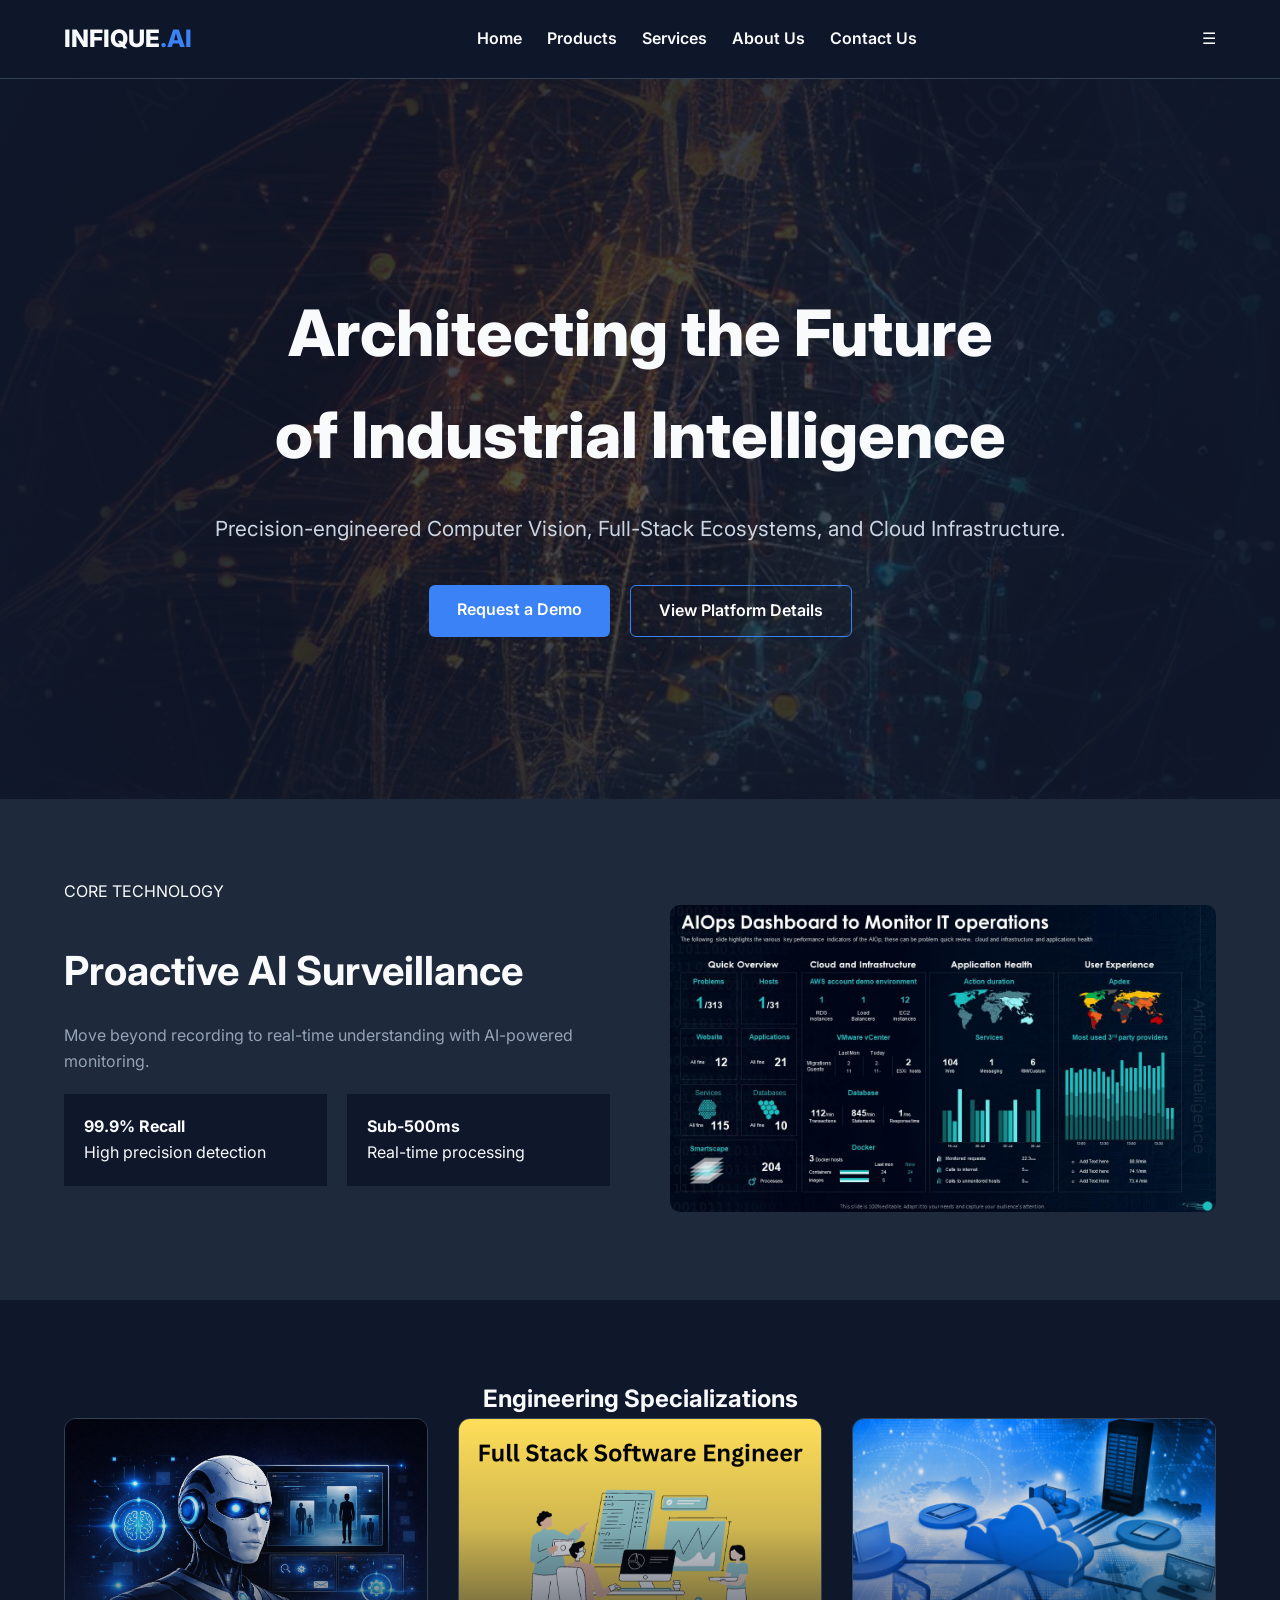
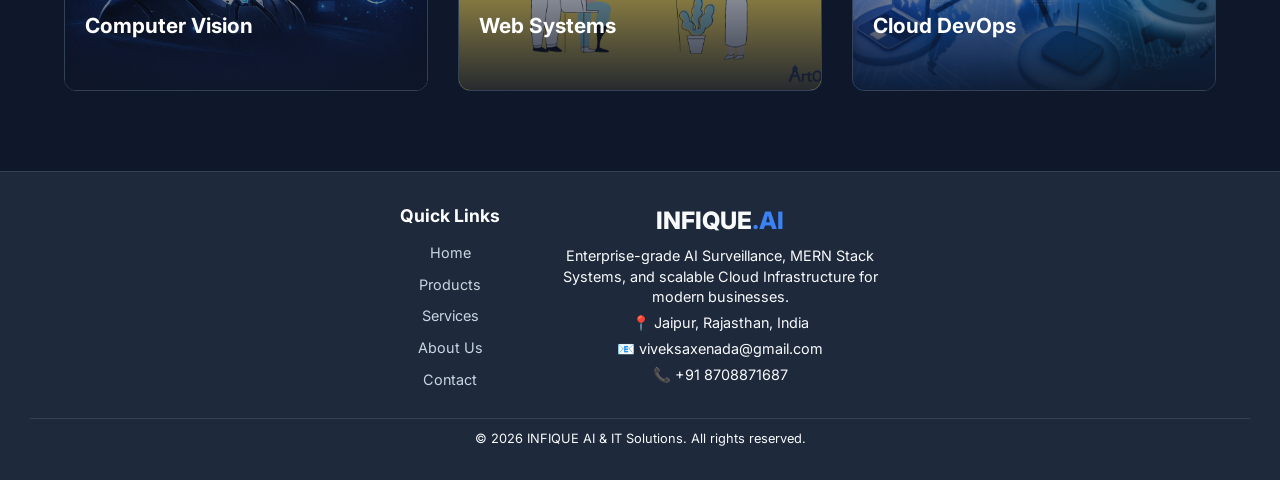
==== index.html @ 3278d1cb "Add files via upload" ====
<!DOCTYPE html>
<html lang="en">
<head>
<meta charset="UTF-8">
<meta name="viewport" content="width=device-width, initial-scale=1.0">

<title>INFIQUE AI | Enterprise AI Surveillance & Engineering</title>

<link rel="stylesheet" href="style.css">

<style>
@keyframes panBackground {
  0% { background-position: 0% 50%; }
  50% { background-position: 100% 50%; }
  100% { background-position: 0% 50%; }
}

.animated-hero-section {
  position: relative;
  padding: 120px 5% 80px;
  text-align: center;
  overflow: hidden;
  min-height: 80vh;
  display: flex;
  flex-direction: column;
  justify-content: center;
  align-items: center;
}

.animated-hero-section::before {
  content: "";
  position: absolute;
  inset: 0;
  z-index: -2;
  background-image: url('images/back.jpg');
  background-size: 130%;
  background-repeat: no-repeat;
  animation: panBackground 30s linear infinite;
}

.animated-hero-section::after {
  content: "";
  position: absolute;
  inset: 0;
  z-index: -1;
  background: radial-gradient(circle, rgba(15,23,42,0.7), #0f172a);
}

/* HERO */
.hero-title {
  font-size: 4rem;
  font-weight: 800;
  margin-bottom: 25px;
}

.hero-subtext {
  max-width: 900px;
  font-size: 1.3rem;
  margin-bottom: 40px;
  color: #cbd5e1;
}

.hero-buttons {
  display: flex;
  gap: 20px;
  flex-wrap: wrap;
  justify-content: center;
}

.secondary-btn {
  background: transparent;
  border: 1px solid #3b82f6;
}

/* GRID */
.product-feature-grid {
  display: grid;
  grid-template-columns: 1fr 1fr;
  gap: 60px;
  align-items: center;
}

/* MOBILE */
@media (max-width: 768px) {

  .hero-title { font-size: 2.2rem; }

  .hero-subtext {
    font-size: 1rem;
    padding: 0 10px;
  }

  .hero-buttons {
    flex-direction: column;
    align-items: center;
  }

  .btn { width: 90%; }

  .product-feature-grid {
    grid-template-columns: 1fr;
  }

  section {
    padding: 50px 5% !important;
  }

  nav {
    flex-direction: column;
  }

  .nav-links {
    flex-direction: column;
    align-items: center;
  }
}
</style>
</head>

<body>

<header>
    <nav class="navbar">
        <a href="index.html" class="logo">INFIQUE<span>.AI</span></a>

        <ul class="nav-links" id="navLinks">
            <li><a href="index.html">Home</a></li>
            <li><a href="products.html">Products</a></li>
            <li><a href="services.html">Services</a></li>
            <li><a href="about.html">About Us</a></li>
            <li><a href="contact.html">Contact Us</a></li>
        </ul>

        <!-- Hamburger -->
        <div class="hamburger" id="hamburger">
            ☰
        </div>
    </nav>
</header>

<main>

<!-- HERO -->
<section class="animated-hero-section">
<h1 class="hero-title">
Architecting the Future <br> of Industrial Intelligence
</h1>

<p class="hero-subtext">
Precision-engineered Computer Vision, Full-Stack Ecosystems, and Cloud Infrastructure.
</p>

<div class="hero-buttons">
<a href="contact.html" class="btn">Request a Demo</a>
<a href="products.html" class="btn secondary-btn">View Platform Details</a>
</div>
</section>

<!-- CORE TECHNOLOGY -->
<section style="padding:80px 5%; background:#1e293b;">
<div class="featured-badge" style="margin:auto;">CORE TECHNOLOGY</div>

<div class="product-feature-grid">

<div>
<h2 style="font-size:2.5rem;">Proactive AI Surveillance</h2>
<p style="margin:20px 0; color:#94a3b8;">
Move beyond recording to real-time understanding with AI-powered monitoring.
</p>

<div style="display:grid; grid-template-columns:1fr 1fr; gap:20px;">
<div style="padding:20px; background:#0f172a;">
<h4>99.9% Recall</h4>
<p>High precision detection</p>
</div>

<div style="padding:20px; background:#0f172a;">
<h4>Sub-500ms</h4>
<p>Real-time processing</p>
</div>
</div>

</div>

<div>
<img src="images/ai analysis.jpeg" style="width:100%; border-radius:10px;">
</div>

</div>
</section>

<!-- ENGINEERING -->
<section style="padding:80px 5%;">
<h2 style="text-align:center;">Engineering Specializations</h2>

<div class="home-engineering-grid">

<div class="home-image-card">
<img src="images/ai3.jpeg">
<div class="home-card-overlay">
<h3>Computer Vision</h3>
<p>AI-based monitoring systems</p>
</div>
</div>

<div class="home-image-card">
<img src="images/fs.png">
<div class="home-card-overlay">
<h3>Web Systems</h3>
<p>MERN scalable apps</p>
</div>
</div>

<div class="home-image-card">
<img src="images/cloud.png">
<div class="home-card-overlay">
<h3>Cloud DevOps</h3>
<p>AWS automation pipelines</p>
</div>
</div>

</div>
</section>

</main>

<!-- FOOTER -->
<footer class="site-footer">

  <div class="footer-container">

    <!-- LEFT SIDE -->
    <div class="footer-left">
      <h3>Quick Links</h3>
      <ul>
        <li><a href="index.html">Home</a></li>
        <li><a href="products.html">Products</a></li>
        <li><a href="services.html">Services</a></li>
        <li><a href="about.html">About Us</a></li>
        <li><a href="contact.html">Contact</a></li>
      </ul>
    </div>

    <!-- RIGHT SIDE -->
    <div class="footer-right">
      <a href="index.html" class="logo">INFIQUE<span>.AI</span></a>

      <p>
        Enterprise-grade AI Surveillance, MERN Stack Systems, 
        and scalable Cloud Infrastructure for modern businesses.
      </p>

      <p>📍 Jaipur, Rajasthan, India</p>
      <p>📧 viveksaxenada@gmail.com</p>
      <p>📞 +91 8708871687</p>
    </div>

  </div>

  <div class="footer-bottom">
    <p>© 2026 INFIQUE AI & IT Solutions. All rights reserved.</p>
  </div>

</footer>


<script>
const hamburger = document.getElementById("hamburger");
const navLinks = document.getElementById("navLinks");

// Toggle menu
hamburger.addEventListener("click", () => {
    navLinks.classList.toggle("active");
});

// Close menu when clicking outside
document.addEventListener("click", (e) => {
    if (!hamburger.contains(e.target) && !navLinks.contains(e.target)) {
        navLinks.classList.remove("active");
    }
});
</script>
</body>
</html>
---- style.css ----
/* --- 1. GLOBAL SETTINGS --- */
@import url('https://fonts.googleapis.com/css2?family=Inter:wght@300;400;600;800&display=swap');

:root {
    --bg-dark: #0f172a;      
    --bg-card: #1e293b;      
    --accent: #3b82f6;       
    --accent-hover: #2563eb;
    --text-main: #f8fafc;
    --text-muted: #94a3b8;
}

* { margin: 0; padding: 0; box-sizing: border-box; }

body {
    font-family: 'Inter', sans-serif;
    background-color: var(--bg-dark);
    color: var(--text-main);
    line-height: 1.6;
    display: flex;
    flex-direction: column;
    min-height: 100vh;
}

header {
    background-color: rgba(15, 23, 42, 0.95);
    border-bottom: 1px solid #334155;
    padding: 20px 5%;
    position: sticky;
    top: 0;
    z-index: 100;
}
nav { display: flex; justify-content: space-between; align-items: center; max-width: 1200px; margin: 0 auto; }
.logo { font-size: 1.5rem; font-weight: 800; color: var(--text-main); text-decoration: none; }
.logo span { color: var(--accent); }
.nav-links { list-style: none; display: flex; gap: 25px; }
.nav-links a { color: var(--text-main); text-decoration: none; font-weight: 600; transition: 0.3s; }
.nav-links a:hover, .nav-links a.active { color: var(--accent); }

/* --- 2. HOME PAGE ONLY (Engineering Cards) --- */
.home-engineering-grid {
    display: grid;
    grid-template-columns: repeat(auto-fit, minmax(300px, 1fr));
    gap: 30px;
    max-width: 1200px;
    margin: 0 auto;
}

.home-image-card {
    position: relative;
    border-radius: 12px;
    overflow: hidden; 
    aspect-ratio: 4/3; 
    border: 1px solid #334155;
    background-color: var(--bg-card);
}

.home-image-card img {
    width: 100%;
    height: 100%;
    object-fit: cover; 
    display: block;
    transition: transform 0.8s cubic-bezier(0.2, 1, 0.3, 1);
}

.home-image-card:hover img { transform: scale(1.05); }

.home-card-overlay {
    position: absolute;
    inset: 0;
    background: linear-gradient(to top, rgba(15, 23, 42, 0.9) 0%, rgba(15, 23, 42, 0.2) 60%, transparent 100%);
    display: flex;
    flex-direction: column;
    justify-content: flex-end;
    padding: 20px;
}

.home-card-overlay h3 { color: #ffffff !important; margin-bottom: 5px; font-size: 1.3rem; }
.home-card-overlay p {
    color: #ffffff !important;
    font-size: 0.9rem;
    margin: 0;
    opacity: 0;
    transform: translateY(10px);
    transition: opacity 0.4s, transform 0.4s;
}

.home-image-card:hover .home-card-overlay p { opacity: 1; transform: translateY(0); }

/* --- 3. RESTORED ORIGINAL ABOUT/CONTACT STYLES --- */
.team-section { padding: 60px 40px; background: #0b1a2f; color: white; text-align: center; }
.team-grid { display: grid; grid-template-columns: repeat(auto-fit, minmax(220px, 1fr)); gap: 25px; }

.team-card {
    background: #12264a;
    padding: 15px;
    border-radius: 10px;
    transition: 0.3s;
    border: 1px solid transparent;
    text-align: center;
}

.team-card:hover {
    transform: translateY(-8px); 
    border-color: #2f6df6;
    box-shadow: 0 0 12px rgba(47,109,246,0.4);
}

.team-card img { width: 100%; height: 250px; object-fit: cover; border-radius: 10px; margin-bottom: 10px; }
.team-card h3 { font-size: 1.1rem; margin-bottom: 5px; }
.team-card .post { color: #4da3ff; font-size: 14px; margin-bottom: 5px; }

.director-card {
    background: linear-gradient(145deg, #12264a, #0d1e3a);
    border: 1px solid #2f6df6;
    padding: 25px;
    border-radius: 15px;
    width: 280px;
    margin: 0 auto 50px;
    box-shadow: 0 0 15px rgba(47,109,246,0.3);
}
.director-card img { width: 100%; border-radius: 10px; margin-bottom: 15px; }

/* Contact Forms & Generic Cards */
.card { background-color: var(--bg-card); padding: 30px; border-radius: 12px; border: 1px solid #334155; }
.grid { display: grid; grid-template-columns: repeat(auto-fit, minmax(300px, 1fr)); gap: 30px; margin-top: 40px; }

form input, form textarea {
    width: 100%; padding: 12px; margin-bottom: 20px;
    background-color: #1e293b; border: 1px solid #334155;
    border-radius: 6px; color: white;
}

/* Common Components */
.industry-tag { padding: 10px 25px; border: 1px solid #334155; border-radius: 5px; color: var(--text-muted); }
.btn { display: inline-block; padding: 12px 28px; background-color: var(--accent); color: white; text-decoration: none; border-radius: 6px; font-weight: 600; transition: 0.3s; border: none; cursor: pointer; }
footer { text-align: center; padding: 30px; background-color: var(--bg-card); border-top: 1px solid #334155; margin-top: auto; }

/* --- PRODUCT PAGE SPECIFIC STYLES --- */
.product-feature-grid {
    display: grid;
    grid-template-columns: repeat(auto-fit, minmax(320px, 1fr));
    gap: 30px;
    max-width: 1200px;
    margin: 0 auto;
}

.product-feature-card {
    position: relative;
    height: 350px;
    border-radius: 12px;
    overflow: hidden;
    background-color: var(--bg-card);
    border: 1px solid #334155;
    cursor: pointer;
}

.product-feature-card img {
    width: 100%;
    height: 100%;
    object-fit: cover;
    transition: transform 0.6s cubic-bezier(0.33, 1, 0.68, 1);
}

.product-feature-card:hover img {
    transform: scale(1.1);
}

.product-feature-overlay {
    position: absolute;
    inset: 0;
    background: linear-gradient(to top, rgba(15, 23, 42, 0.95) 10%, rgba(15, 23, 42, 0.2) 60%, transparent 100%);
    display: flex;
    flex-direction: column;
    justify-content: flex-end;
    padding: 25px;
    z-index: 2;
}

.product-feature-overlay h3 {
    color: #ffffff !important;
    font-size: 1.4rem;
    margin-bottom: 8px;
    font-weight: 600;
}

.product-feature-overlay p {
    color: #cbd5e1 !important;
    font-size: 0.95rem;
    margin: 0;
    opacity: 0;
    transform: translateY(20px);
    transition: all 0.4s ease;
}

.product-feature-card:hover .product-feature-overlay p {
    opacity: 1;
    transform: translateY(0);
}

/* --- SERVICES PAGE SPECIFIC STYLES --- */
.service-feature-grid {
    display: grid;
    grid-template-columns: repeat(auto-fit, minmax(320px, 1fr));
    gap: 30px;
    max-width: 1200px;
    margin: 0 auto;
}

.service-feature-card {
    position: relative;
    height: 300px; 
    border-radius: 15px;
    overflow: hidden;
    background-color: var(--bg-card);
    border: 1px solid #334155;
}

.service-feature-card img {
    width: 100%;
    height: 100%;
    /* FIX: Changed cover to contain to prevent zooming/cropping */
    object-fit: contain; 
    /* Padding prevents the image from touching the edges */
    padding: 20px;
    background-color: #0f172a; 
    transition: transform 0.8s cubic-bezier(0.2, 1, 0.3, 1);
}

.service-feature-card:hover img {
    /* Subtle zoom on hover */
    transform: scale(1.05);
}

.service-feature-overlay {
    position: absolute;
    inset: 0;
    /* Adjusted gradient to ensure icons are fully visible */
    background: linear-gradient(to top, rgba(15, 23, 42, 0.98) 15%, rgba(15, 23, 42, 0.2) 60%, transparent 100%);
    display: flex;
    flex-direction: column;
    justify-content: flex-end;
    padding: 30px;
    z-index: 2;
}

.service-feature-overlay h3 {
    color: #ffffff !important;
    font-size: 1.5rem;
    margin-bottom: 15px;
}

.service-hover-content {
    opacity: 0;
    transform: translateY(20px);
    transition: all 0.5s ease;
}

.service-hover-content p {
    color: var(--accent) !important;
    font-weight: 600;
    font-size: 0.95rem;
    margin-bottom: 12px;
}

.service-hover-content ul {
    list-style: none;
    padding: 0;
}

.service-hover-content ul li {
    color: #cbd5e1 !important;
    font-size: 0.85rem;
    margin-bottom: 6px;
    display: flex;
    align-items: center;
}

.service-hover-content ul li::before {
    content: "→";
    color: var(--accent);
    margin-right: 8px;
    font-weight: bold;
}

.service-feature-card:hover .service-hover-content {
    opacity: 1;
    transform: translateY(0);
}
/* --- NEW ANIMATED BACKGROUND STYLES --- */

/* 1. Define the panning animation sequence */
@keyframes panBackground {
    0% {
        /* Start at the very top-left corner */
        background-position: 0% 0%;
    }
    50% {
        /* Move to the very bottom-right corner */
        background-position: 100% 100%;
    }
    100% {
        /* Smoothly slide back to the start */
        background-position: 0% 0%;
    }
}

/* 2. Style the top section to handle the animation */
.animated-hero-section {
    /* (You'll add this class to your HTML section tag) */

    position: relative; /* Required for the overlay to work */
    overflow: hidden; /* Important: keeps the 'oversized' image contained */

    /* Ensure minimum height so the section doesn't collapse */
    min-height: 80vh; 
    display: flex; /* Helps center content */
    align-items: center; /* Helps center content */
}

/* 3. Style the pseudo-element that actually holds and moves the image */
.animated-hero-section::before {
    content: "";
    position: absolute;
    top: 0;
    left: 0;
    width: 100%;
    height: 100%;
    z-index: -2; /* Place it furthest back */

    /* --- THE CORE IMAGE SETTINGS --- */
    background-image: url('images/back.jpg'); /* <<< UPDATE IMAGE PATH HERE */
    
    /* Make the image large enough to have 'room' to pan without looping */
    background-size: 150%; 
    background-repeat: no-repeat;
    
    /* Center it initially */
    background-position: center;

    /* --- THE ANIMATION LOOP --- */
    /* Calls 'panBackground' definition from above.
       '40s' = 40 seconds per loop. Slower = subtler.
       'linear' = constant speed.
       'infinite' = never stops. */
    animation: panBackground 40s linear infinite;

    /* (Optional) A very soft background color to prevent jarring pop-in */
    background-color: #0c121e; 
}

/* 4. Style the gradient overlay to ensure content is always readable */
.animated-hero-section::after {
    content: "";
    position: absolute;
    inset: 0;
    z-index: -1; /* Place it between the image and the text */

    /* Add a subtle dark gradient to ensure white text pops */
    background: linear-gradient(
        to bottom,
        rgba(15, 23, 42, 0.4) 0%,   /* Slightly dark at top */
        rgba(15, 23, 42, 0.8) 100% /* Much darker at bottom */
    );
}

/* 5. Ensure the text inside is forced above the background */
.animated-hero-section > * {
    position: relative;
    z-index: 10;
}
/* ================= RESPONSIVE FIX ================= */

/* HERO TEXT */
.hero-title {
  font-size: 4rem;
  margin-bottom: 25px;
  text-align: center;
  font-weight: 800;
}

.hero-subtext {
  max-width: 900px;
  margin: 0 auto 40px;
  font-size: 1.3rem;
  text-align: center;
  color: #cbd5e1;
}

/* BUTTONS */
.hero-buttons {
  display: flex;
  justify-content: center;
  gap: 20px;
  flex-wrap: wrap;
}

.secondary-btn {
  background: transparent;
  border: 1px solid var(--accent);
}

/* GLOBAL IMAGE FIX */
img {
  max-width: 100%;
  height: auto;
}

/* ================= MOBILE ================= */
@media (max-width: 768px) {

  /* HERO */
  .hero-title {
    font-size: 2.2rem;
  }

  .hero-subtext {
    font-size: 1rem;
    padding: 0 10px;
  }

  /* BUTTON STACK */
  .hero-buttons {
    flex-direction: column;
    align-items: center;
  }

  .btn {
    width: 90%;
    text-align: center;
  }

  /* NAVBAR */
  nav {
    flex-direction: column;
    gap: 10px;
  }

  .nav-links {
    flex-direction: column;
    gap: 10px;
    align-items: center;
  }

  /* SECTION SPACING */
  section {
    padding: 50px 5% !important;
  }

  /* GRID FIX */
  .product-feature-grid {
    grid-template-columns: 1fr !important;
  }

  /* TEXT SIZE FIX */
  h2 {
    font-size: 1.8rem !important;
    text-align: center;
  }

  p {
    font-size: 0.95rem !important;
  }
}
//* ===== FINAL PROFESSIONAL FOOTER ===== */

.site-footer {
  background: #0f172a;
  color: #cbd5e1;
  padding: 35px 5% 15px;
}

/* CENTERED + BALANCED */
.footer-container {
  max-width: 800px; /* keeps both sections near center */
  margin: auto;
  display: flex;
  justify-content: center;
  align-items: flex-start;
  gap: 60px; /* perfect spacing between left & right */
}

/* LEFT SIDE */
.footer-left h3 {
  margin-bottom: 10px;
  color: white;
  font-size: 1.1rem;
}

.footer-left ul {
  list-style: none;
}

.footer-left ul li {
  margin-bottom: 6px;
}

.footer-left a {
  color: #cbd5e1;
  text-decoration: none;
  font-size: 0.9rem;
  transition: 0.3s;
}

.footer-left a:hover {
  color: #3b82f6;
}

/* RIGHT SIDE */
.footer-right {
  max-width: 320px;
}

.footer-right p {
  margin: 6px 0;
  font-size: 0.9rem;
  line-height: 1.4;
}

/* BOTTOM */
.footer-bottom {
  text-align: center;
  border-top: 1px solid #334155;
  margin-top: 20px;
  padding-top: 10px;
  font-size: 0.8rem;
}

/* MOBILE */
@media (max-width: 768px) {
  .footer-container {
    flex-direction: column;
    align-items: center;
    text-align: center;
    gap: 20px;
  }
}
//* ===== PROFESSIONAL MOBILE NAVBAR ===== */

@media (max-width: 768px) {

  nav {
    flex-direction: row !important;
    justify-content: space-between;
    align-items: center;
  }

  .logo {
    font-size: 1.2rem;
  }

  .nav-links {
    display: flex;
    flex-direction: row !important;
    gap: 15px;
    overflow-x: auto; /* scroll if needed */
    white-space: nowrap;
  }

  .nav-links li {
    flex: none;
  }

  .nav-links a {
    font-size: 0.9rem;
    padding: 5px;
  }

}
//* HAMBURGER BUTTON */
.menu-toggle {
  display: none;
  font-size: 1.6rem;
  color: white;
  cursor: pointer;
}

/* MOBILE NAVBAR */
@media (max-width: 768px) {

  nav {
    position: relative;
  }

  .menu-toggle {
    display: block;
    position: absolute;
    right: 5%;
    top: 50%;
    transform: translateY(-50%);
  }

  /* MENU PANEL */
  .nav-links {
    position: fixed;
    top: 0;
    right: -100%; /* hidden */
    height: 100vh;
    width: 240px;
    background: #0f172a;
    flex-direction: column;
    padding: 80px 20px;
    gap: 20px;
    transition: 0.3s ease;
    z-index: 999;
  }

  /* WHEN ACTIVE */
  .nav-links.active {
    right: 0;
  }

  .nav-links a {
    font-size: 1rem;
    width: 100%;
  }

  /* ===== FIXED HAMBURGER MENU (ONLY) ===== */

.hamburger {
  display: none;
  font-size: 26px;
  cursor: pointer;
  color: white;
}

/* MOBILE ONLY */
@media (max-width: 768px) {

  .hamburger {
    display: block;
    position: absolute;
    right: 5%;
    top: 20px;
    z-index: 1001;
  }

  .nav-links {
    position: fixed;
    top: 0;
    right: -100%;
    height: 100vh;
    width: 250px;
    background: #0f172a;
    flex-direction: column;
    padding: 80px 20px;
    gap: 20px;
    transition: 0.3s ease;
    z-index: 1000;
  }

  .nav-links.active {
    right: 0;
  }
}
}
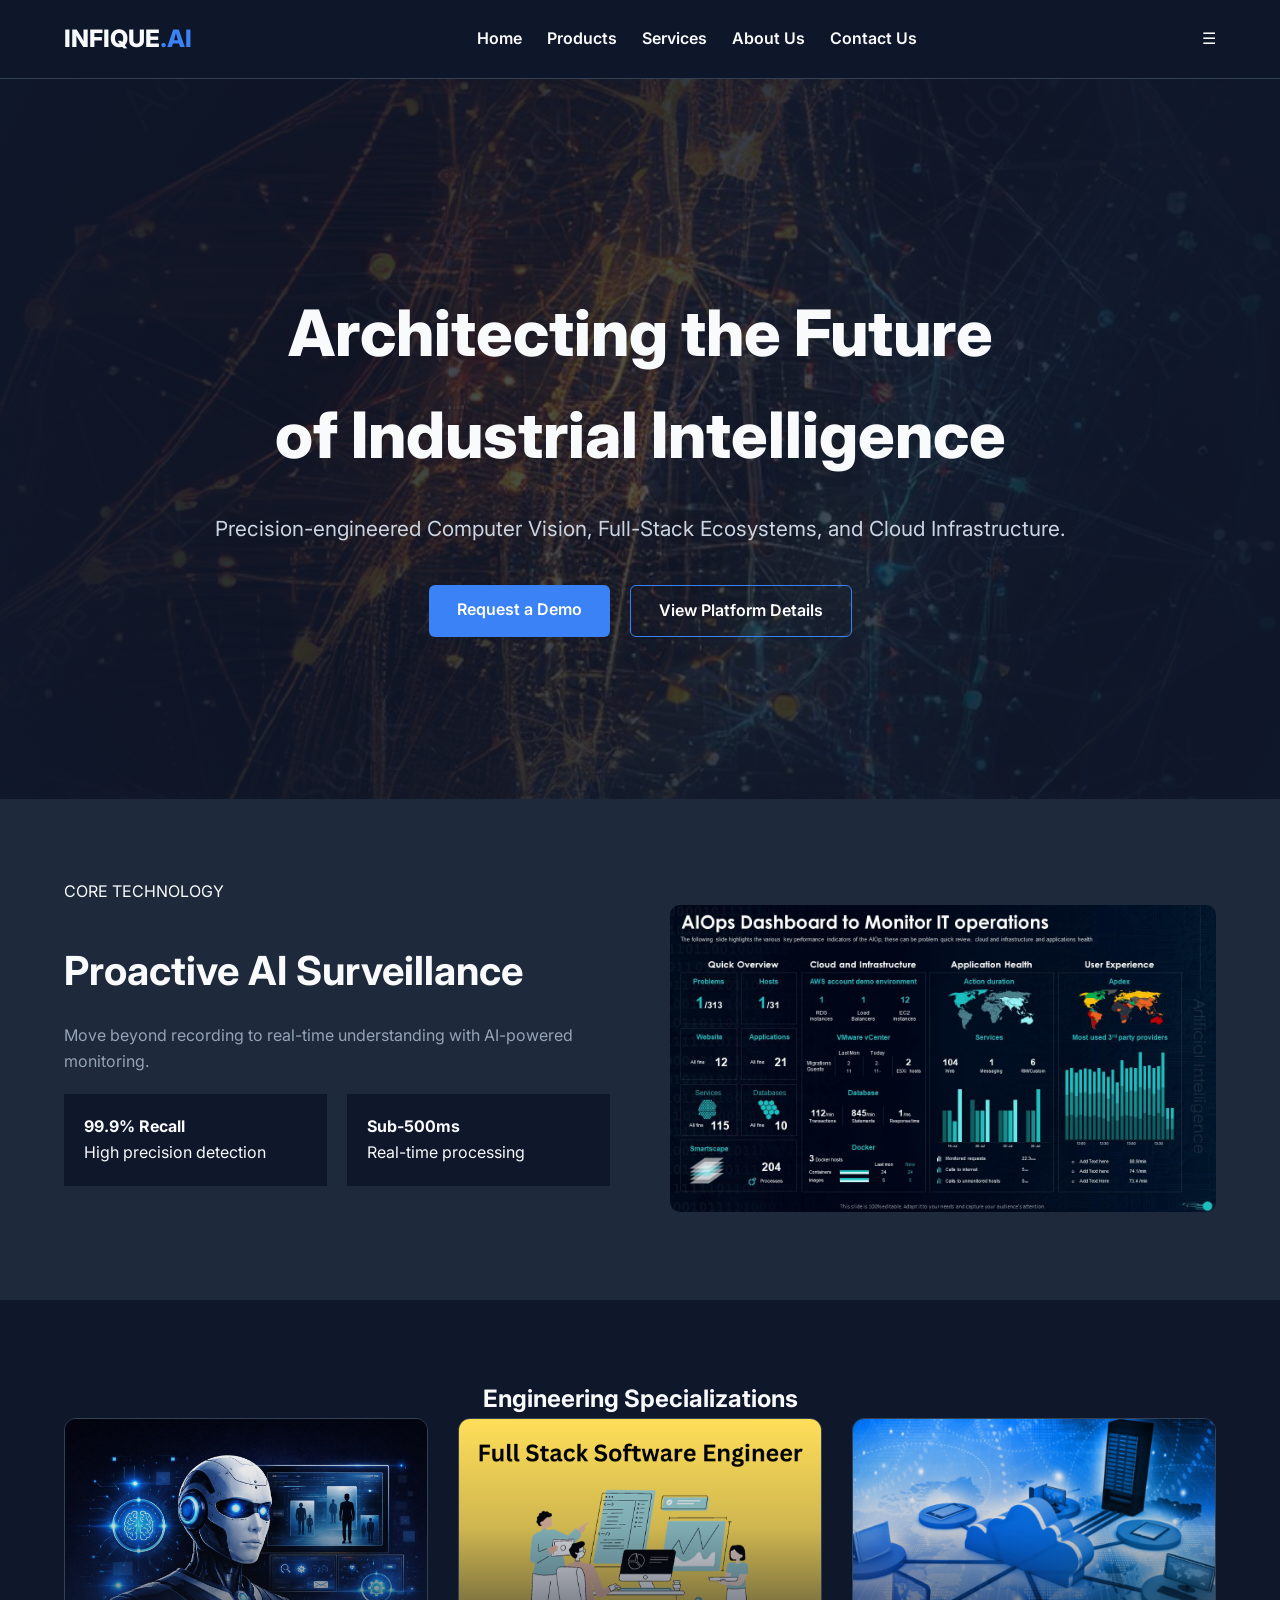
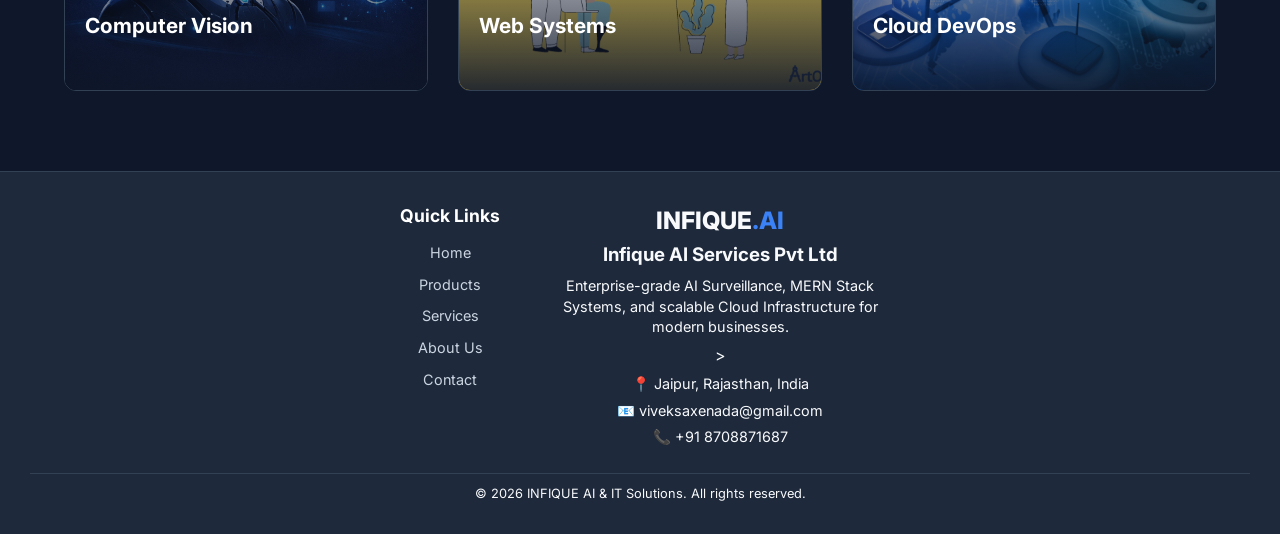
==== commit 2fc84842: "Update index.html" ====
--- a/index.html
+++ b/index.html
@@ -3,8 +3,13 @@
 <head>
 <meta charset="UTF-8">
 <meta name="viewport" content="width=device-width, initial-scale=1.0">
-
-<title>INFIQUE AI | Enterprise AI Surveillance & Engineering</title>
+<meta name="description" content="Infique AI Services provides AI surveillance, MERN stack development, cloud solutions and enterprise IT services in Jaipur.">
+
+<meta name="keywords" content="AI Surveillance Jaipur, MERN Stack Development, Cloud Solutions, Web Development, Infique AI Services">
+
+<meta name="author" content="Infique AI Services">
+
+<title>Infique AI Services | AI Surveillance, Cloud & Web Development Jaipur</title>
 
 <link rel="stylesheet" href="style.css">
 
@@ -245,10 +250,10 @@
     <div class="footer-right">
       <a href="index.html" class="logo">INFIQUE<span>.AI</span></a>
 
-      <p>
-        Enterprise-grade AI Surveillance, MERN Stack Systems, 
-        and scalable Cloud Infrastructure for modern businesses.
-      </p>
+      <h3>Infique AI Services Pvt Ltd</h3>
+<p>
+Enterprise-grade AI Surveillance, MERN Stack Systems, and scalable Cloud Infrastructure for modern businesses.
+</p>>
 
       <p>📍 Jaipur, Rajasthan, India</p>
       <p>📧 viveksaxenada@gmail.com</p>
@@ -281,4 +286,4 @@
 });
 </script>
 </body>
-</html>+</html>
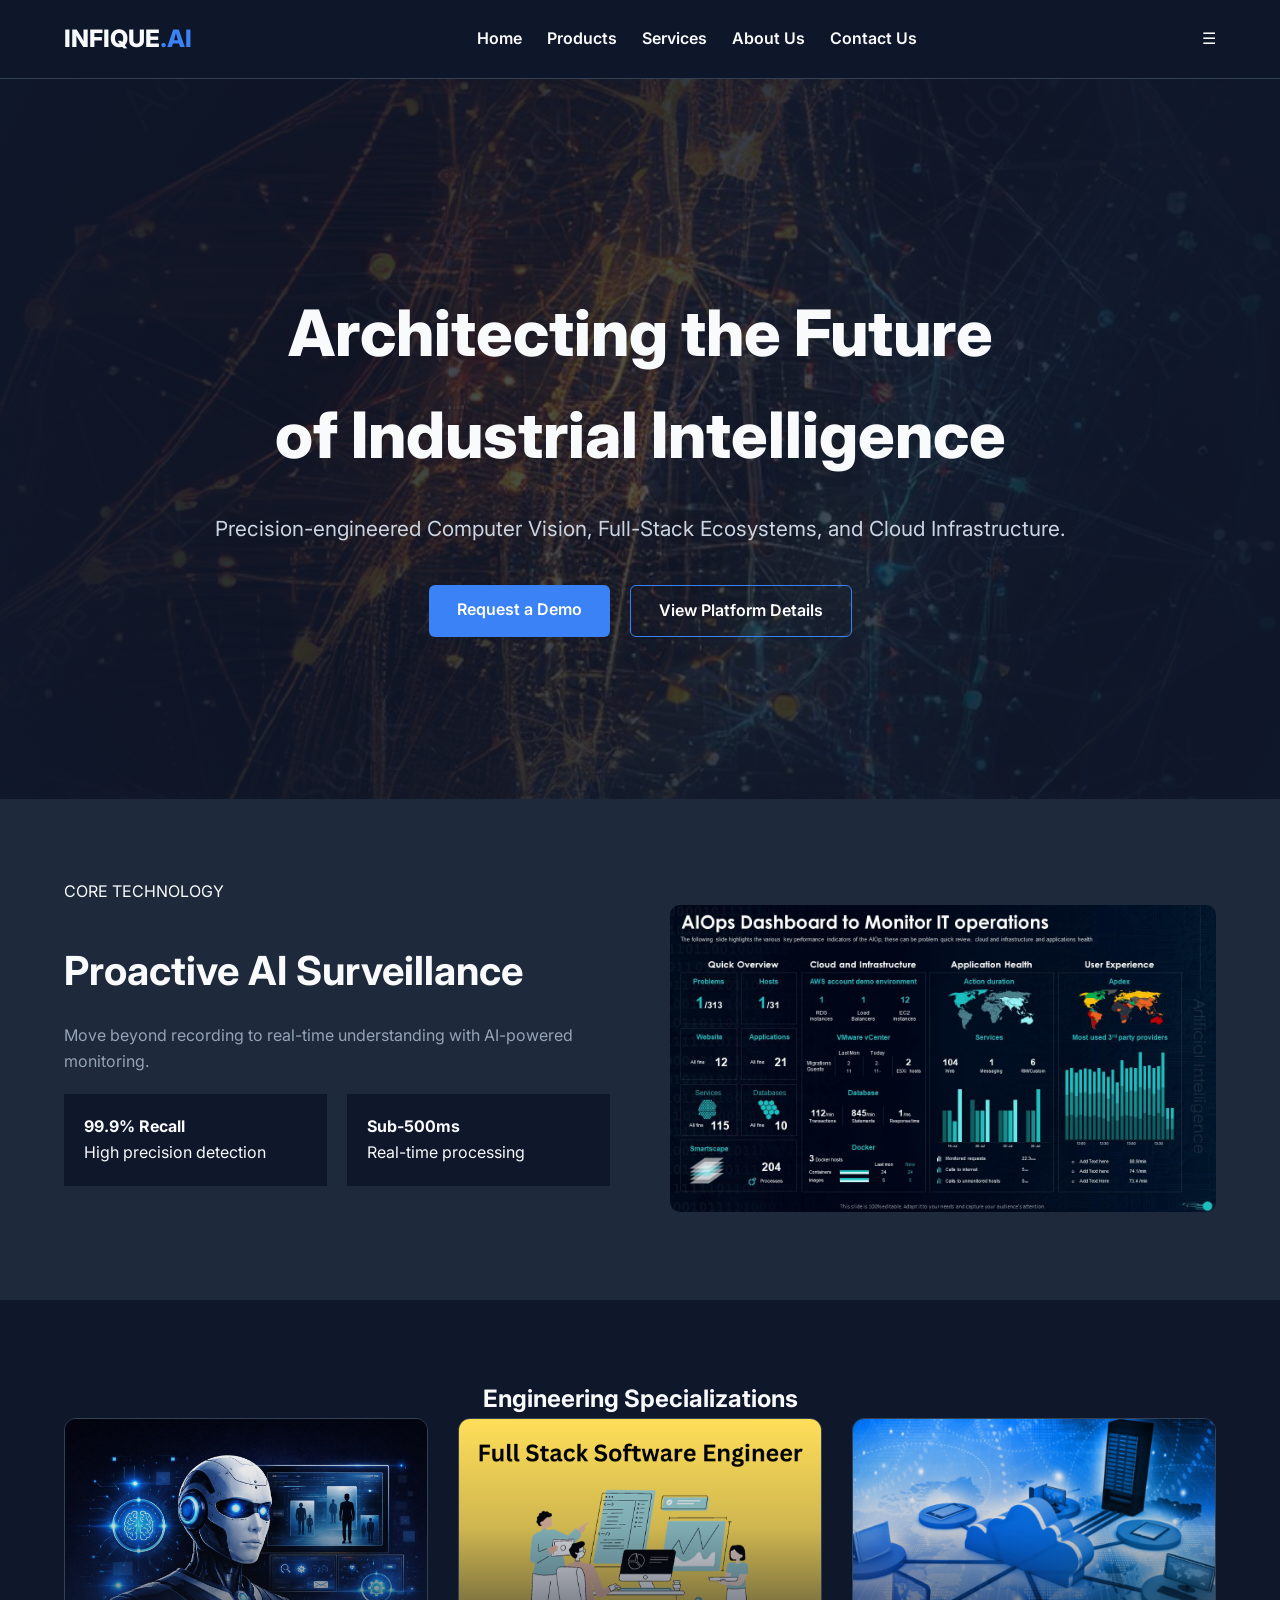
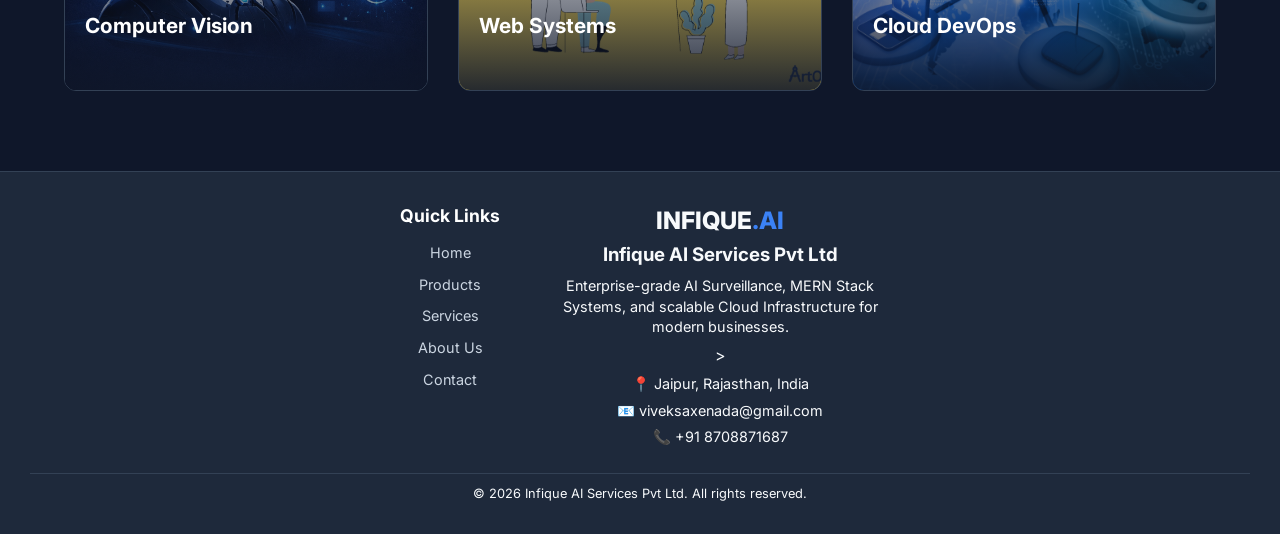
==== commit 185bad5e: "Update index.html" ====
--- a/index.html
+++ b/index.html
@@ -263,7 +263,7 @@
   </div>
 
   <div class="footer-bottom">
-    <p>© 2026 INFIQUE AI & IT Solutions. All rights reserved.</p>
+    <p>© 2026 Infique AI Services Pvt Ltd. All rights reserved.</p>
   </div>
 
 </footer>
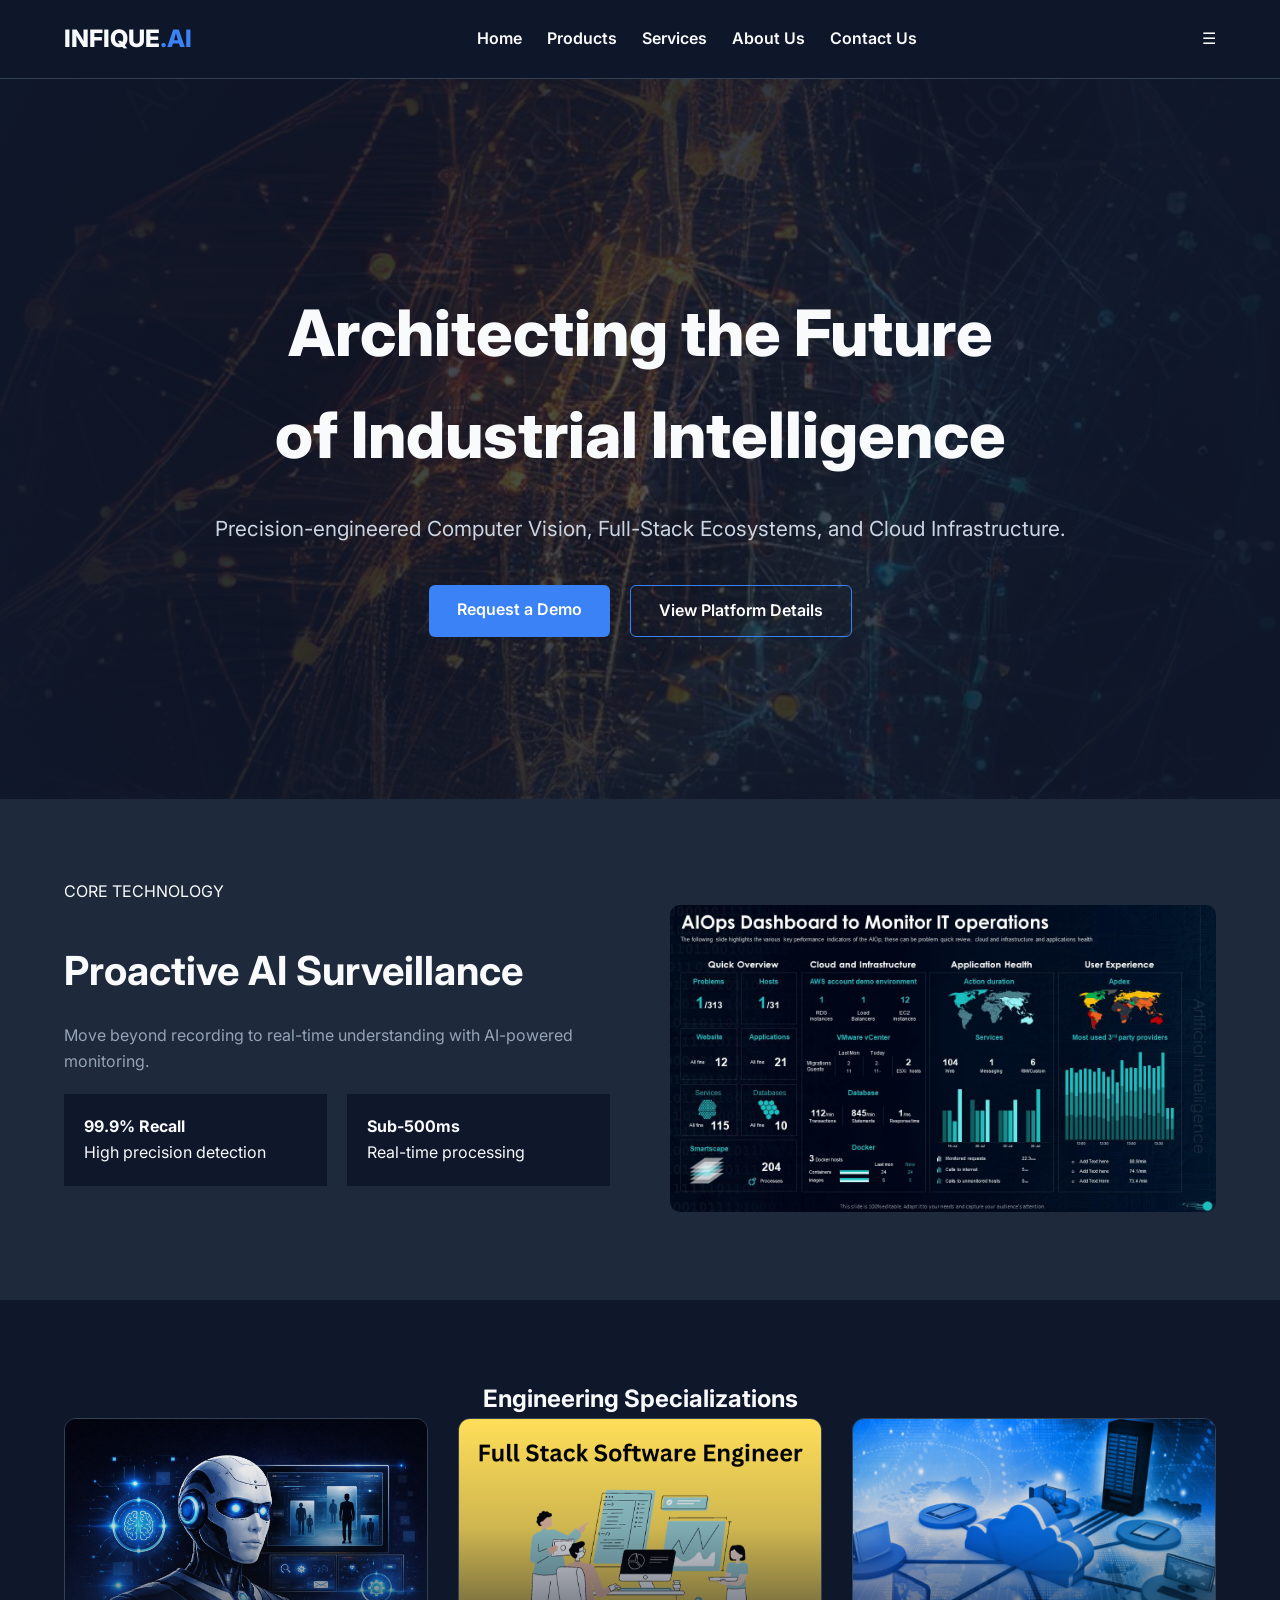
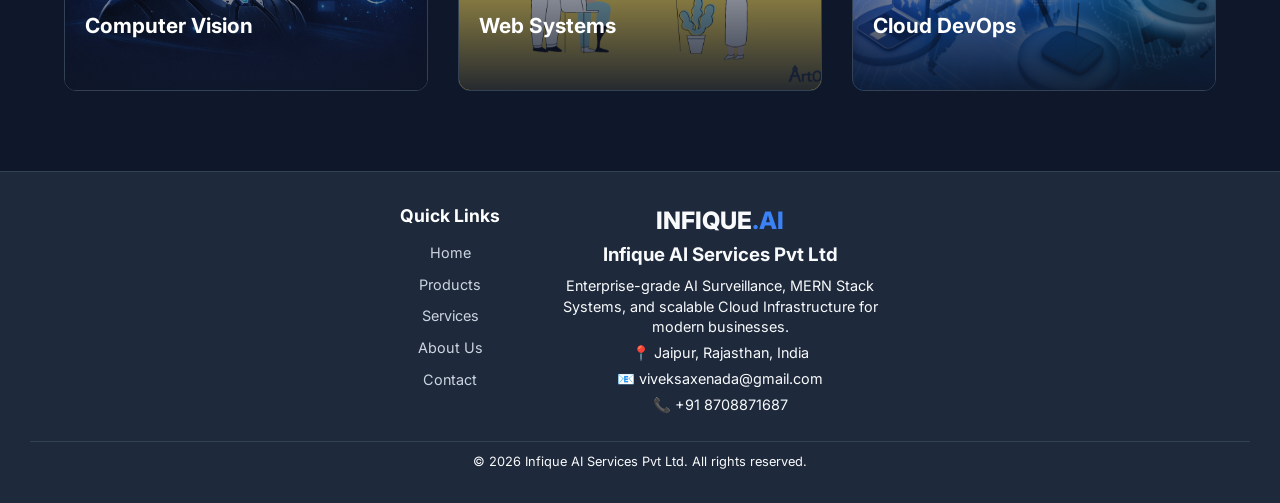
==== commit ba8eddfa: "Update index.html" ====
--- a/index.html
+++ b/index.html
@@ -253,7 +253,7 @@
       <h3>Infique AI Services Pvt Ltd</h3>
 <p>
 Enterprise-grade AI Surveillance, MERN Stack Systems, and scalable Cloud Infrastructure for modern businesses.
-</p>>
+</p>
 
       <p>📍 Jaipur, Rajasthan, India</p>
       <p>📧 viveksaxenada@gmail.com</p>
